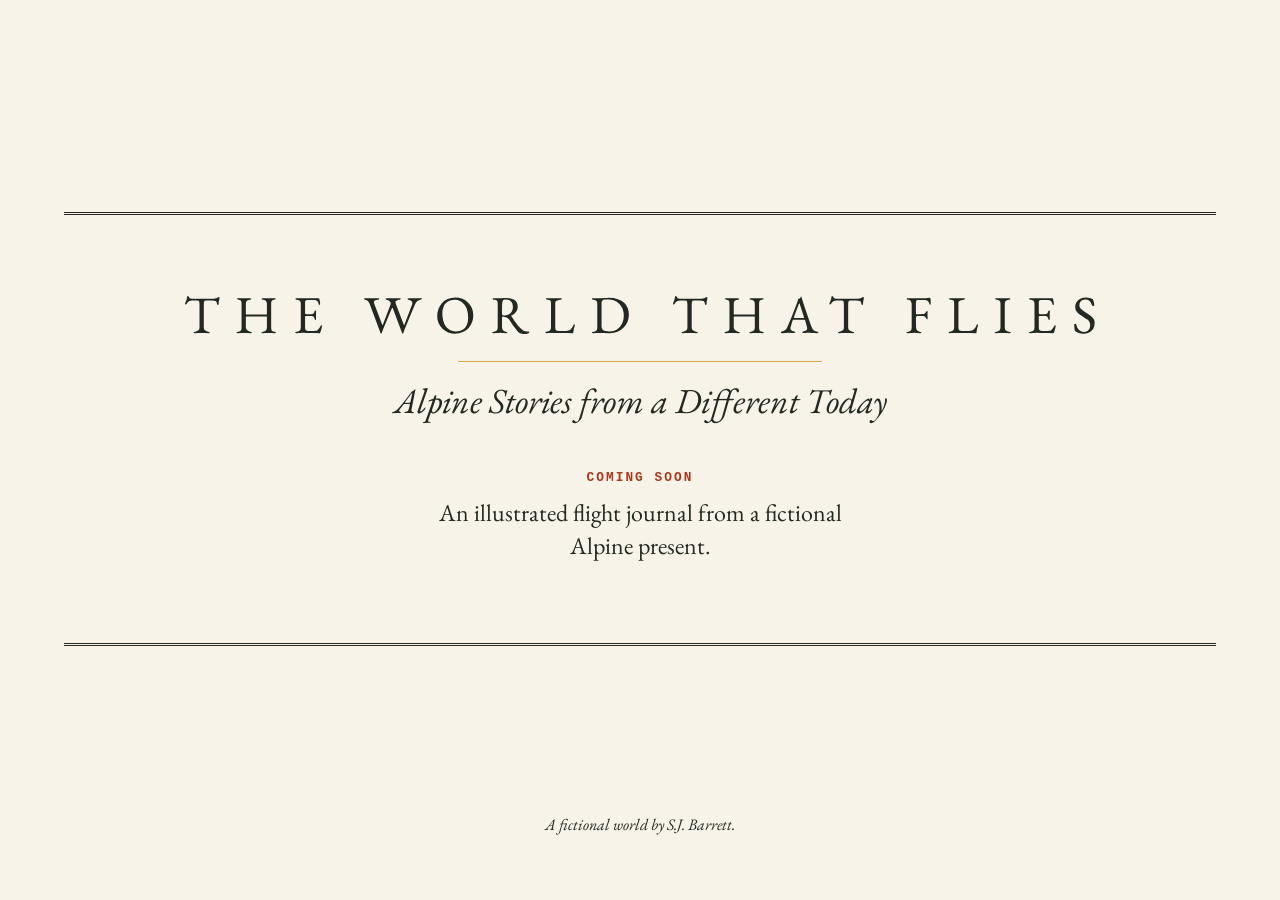
==== index.html @ aab24c6e "Add The World That Flies coming soon page" ====
<!doctype html>
<html lang="en">
<head>
  <meta charset="utf-8">
  <meta name="viewport" content="width=device-width, initial-scale=1">
  <meta name="description" content="An illustrated flight journal from a fictional Alpine present. Coming soon.">
  <meta name="theme-color" content="#f7f3e9">
  <title>The World That Flies · Alpine Stories from a Different Today</title>
  <link rel="canonical" href="https://theworldthatflies.com/">
  <link rel="icon" href="favicon.svg" type="image/svg+xml">
  <link rel="stylesheet" href="style.css">
</head>
<body>
  <main>
    <header>
      <h1><img src="assets/wordmark.svg" width="927" height="41" alt="The World That Flies"></h1>
      <p class="subtitle">Alpine Stories from a Different Today</p>
    </header>
    <p class="status">Coming soon</p>
    <p class="description">An illustrated flight journal from a fictional Alpine present.</p>
  </main>
  <footer>A fictional world by S.J. Barrett.</footer>
</body>
</html>
---- style.css ----
@font-face {
  font-family: "EB Garamond";
  src: url("assets/eb-garamond.woff2") format("woff2");
  font-weight: 400;
  font-display: swap;
}

@font-face {
  font-family: "EB Garamond";
  src: url("assets/eb-garamond-italic.woff2") format("woff2");
  font-style: italic;
  font-weight: 400;
  font-display: swap;
}

:root {
  color: #232922;
  background: #f7f3e9;
  font: 100%/1.4 "EB Garamond", Georgia, serif;
}

body {
  box-sizing: border-box;
  display: grid;
  grid-template-rows: 1fr auto;
  min-height: 100vh;
  min-height: 100svh;
  max-width: 84rem;
  margin: auto;
  padding: clamp(1.25rem, 5vw, 4rem);
  text-align: center;
}

main {
  align-self: center;
  padding: clamp(2.5rem, 7vw, 5rem) 0;
  border-block: 3px double #232922;
}

header {
  width: min(100%, 57rem);
  margin: auto;
}

h1, p {
  margin: 0;
}

h1 img {
  display: block;
  width: 100%;
  height: auto;
}

.subtitle::before {
  display: block;
  width: 40%;
  height: 1px;
  margin: 0 auto clamp(0.65rem, 1.6vw, 1.25rem);
  background: #dea848;
  content: "";
}

.subtitle {
  margin-top: clamp(0.8rem, 2.1vw, 1.6rem);
  font-size: clamp(1.15rem, 3vw, 2.2rem);
  font-style: italic;
  line-height: 1.1;
}

.status {
  margin-top: clamp(1.75rem, 4vw, 3rem);
  color: #ab371c;
  font: bold 0.8rem/1.5 "Courier New", monospace;
  letter-spacing: 0.16em;
  text-transform: uppercase;
}

.description {
  max-width: 35ch;
  margin: 0.5rem auto 0;
  font-size: clamp(1.15rem, 2vw, 1.5rem);
}

footer {
  padding-top: 1.25rem;
  font-size: 1rem;
  font-style: italic;
}
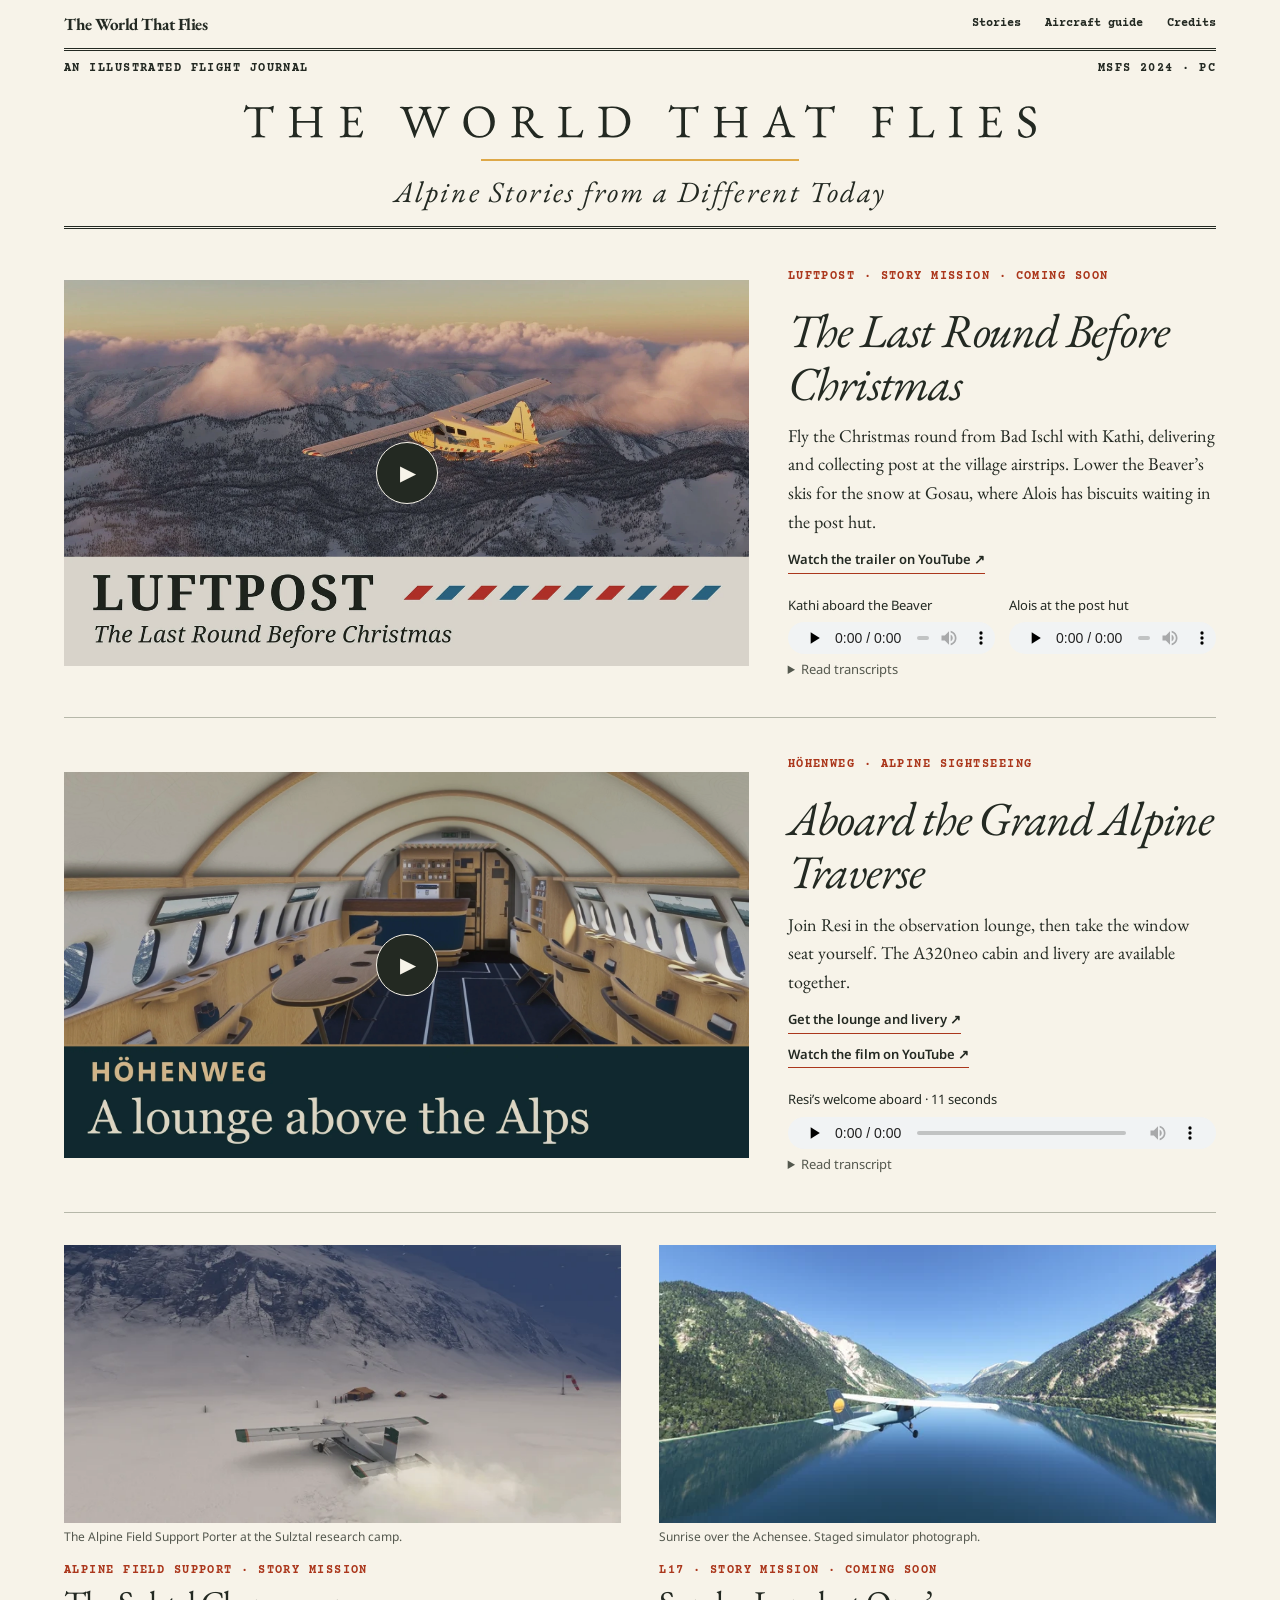
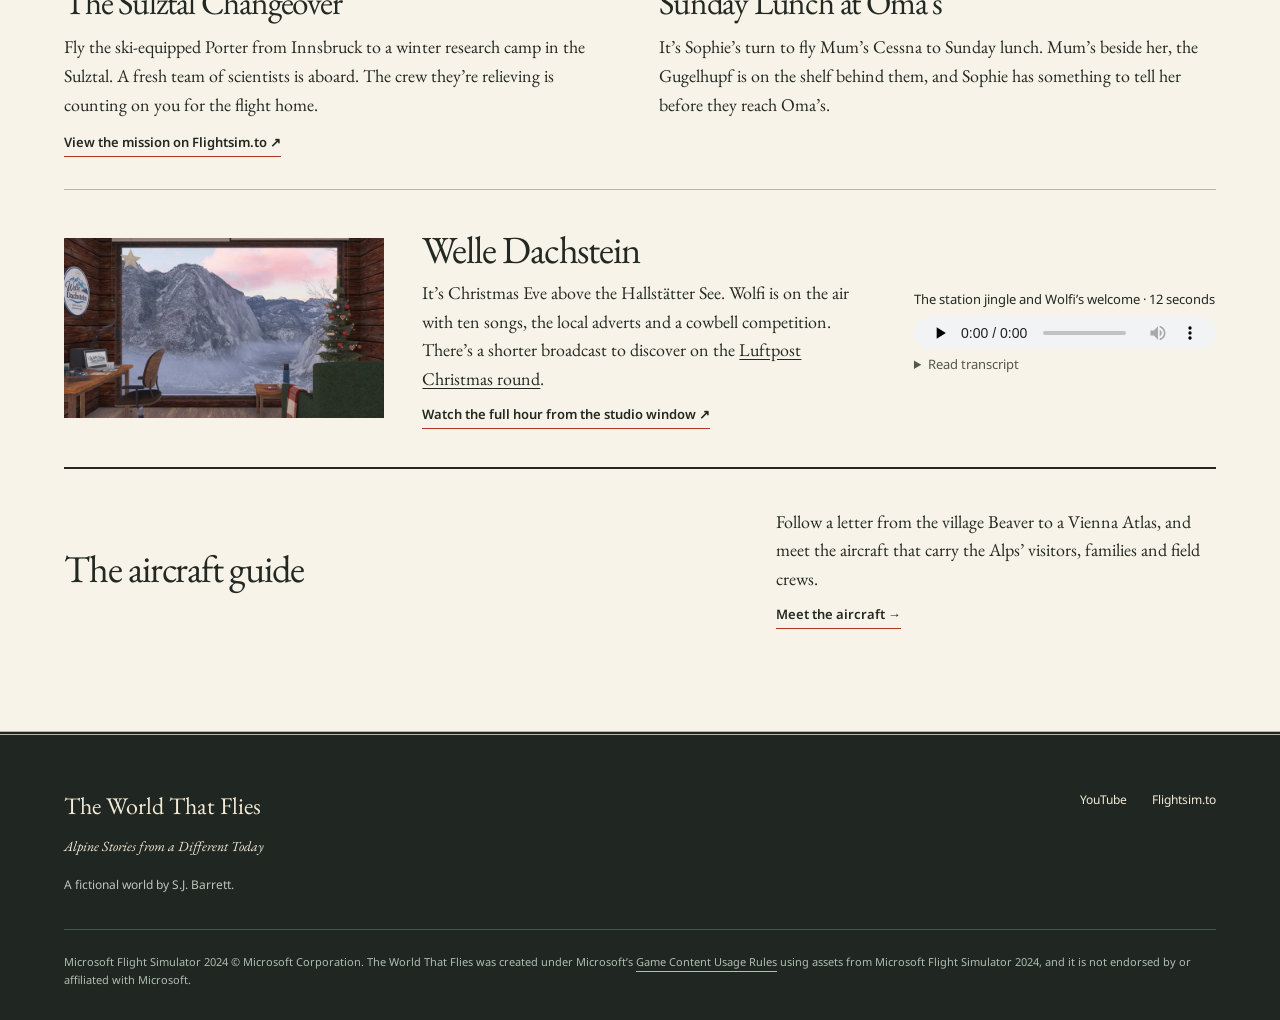
==== commit 02159269: "Publish the first edition of The World That Flies" ====
--- a/index.html
+++ b/index.html
@@ -1,24 +1,81 @@
 <!doctype html>
-<html lang="en">
-<head>
-  <meta charset="utf-8">
-  <meta name="viewport" content="width=device-width, initial-scale=1">
-  <meta name="description" content="An illustrated flight journal from a fictional Alpine present. Coming soon.">
-  <meta name="theme-color" content="#f7f3e9">
-  <title>The World That Flies · Alpine Stories from a Different Today</title>
-  <link rel="canonical" href="https://theworldthatflies.com/">
-  <link rel="icon" href="favicon.svg" type="image/svg+xml">
-  <link rel="stylesheet" href="style.css">
-</head>
-<body>
-  <main>
-    <header>
-      <h1><img src="assets/wordmark.svg" width="927" height="41" alt="The World That Flies"></h1>
-      <p class="subtitle">Alpine Stories from a Different Today</p>
-    </header>
-    <p class="status">Coming soon</p>
-    <p class="description">An illustrated flight journal from a fictional Alpine present.</p>
-  </main>
-  <footer>A fictional world by S.J. Barrett.</footer>
-</body>
-</html>
+<html lang="en"><head>
+  <meta charset="utf-8"><meta name="viewport" content="width=device-width, initial-scale=1">
+  <meta name="description" content="Alpine stories for Microsoft Flight Simulator 2024. Preview the upcoming Luftpost story mission, explore the HÖHENWEG sightseeing lounge and meet the aircraft."><link rel="canonical" href="https://theworldthatflies.com/">
+  <meta property="og:type" content="website">
+  <meta property="og:site_name" content="The World That Flies">
+  <meta property="og:title" content="Alpine Stories from a Different Today · The World That Flies">
+  <meta property="og:description" content="Alpine stories for Microsoft Flight Simulator 2024. Preview the upcoming Luftpost story mission, explore the HÖHENWEG sightseeing lounge and meet the aircraft.">
+  <meta property="og:url" content="https://theworldthatflies.com/">
+  <meta property="og:image" content="https://theworldthatflies.com/assets/first-edition-share.jpg">
+  <meta property="og:image:alt" content="The Luftpost Beaver over snowy Alpine ridges at sunset">
+  <meta name="twitter:card" content="summary_large_image">
+  <title>Alpine Stories from a Different Today · The World That Flies</title>
+  <link rel="icon" href="/favicon-plane.png" sizes="64x64" type="image/png">
+  <link rel="stylesheet" href="/style.css"><link rel="stylesheet" href="/journal.css"><link rel="stylesheet" href="./edition.css">
+  <script defer src="/script.js"></script></head><body>
+  <a class="skip" href="#main">Skip to content</a>
+  <header class="site-header"><a class="brand" href="./">The World That Flies</a><nav aria-label="Main navigation"><a href="./#stories">Stories</a><a href="./aircraft/">Aircraft guide</a><a href="./#credits">Credits</a></nav></header>
+<main id="main"><div class="journal-mast" id="world">
+  <div class="imprint"><span>An illustrated flight journal</span><span>MSFS 2024 · PC</span></div>
+  <h1><img src="/assets/journal-wordmark.svg" width="927" height="41" alt="The World That Flies"></h1>
+  <p>Alpine Stories from a Different Today</p>
+</div>
+<div class="edition" id="stories">
+  <article class="feature-film" id="films"><div class="video" data-video="kfa1qnIf0CE" data-title="Luftpost trailer"><button class="play" type="button" aria-label="Play the Luftpost trailer"><img class="" src="/assets/luftpost-trailer.webp" alt="The postal Beaver flying over snowy ridges at sunset" loading="lazy" decoding="async"><span class="play-symbol" aria-hidden="true">▶</span></button></div>
+    <div><p class="eyebrow">Luftpost · Story mission · Coming soon</p><h2 id="luftpost">The Last Round Before Christmas</h2>
+    <p>Fly the Christmas round from Bad Ischl with Kathi, delivering and collecting post at the village airstrips. Lower the Beaver’s skis for the snow at Gosau, where Alois has biscuits waiting in the post hut.</p>
+    <a class="text-link" href="https://www.youtube.com/watch?v=kfa1qnIf0CE">Watch the trailer on YouTube ↗</a>
+    <div class="cast-clips" id="luftpost-voices">
+      <div><span id="voice-kathi">Kathi aboard the Beaver</span>
+        <audio controls preload="none" aria-labelledby="voice-kathi" src="/assets/audio/luftpost-kathi.wav"><a href="/assets/audio/luftpost-kathi.wav">Listen to Kathi</a></audio></div>
+      <div><span id="voice-alois">Alois at the post hut</span>
+        <audio controls preload="none" aria-labelledby="voice-alois" src="/assets/audio/luftpost-alois.wav"><a href="/assets/audio/luftpost-alois.wav">Listen to Alois</a></audio></div>
+    </div>
+    <details class="cast-transcripts"><summary>Read transcripts</summary>
+      <p><strong>Kathi</strong> “That basket’s mine. It goes out empty every Christmas Eve. It never comes home that way.”</p>
+      <p><strong>Alois</strong> “There’s a plate of biscuits on the table. Help yourselves. My wife baked enough for the whole valley.”</p>
+    </details></div></article>
+  <article class="feature-film"><div class="video" data-video="wxGHtUN8f_w" data-title="HÖHENWEG"><button class="play" type="button" aria-label="Play HÖHENWEG"><img class="" src="/assets/film-hohenweg.webp" alt="HÖHENWEG" loading="lazy" decoding="async"><span class="play-symbol" aria-hidden="true">▶</span></button></div>
+    <div><p class="eyebrow">HÖHENWEG · Alpine sightseeing</p><h2>Aboard the Grand Alpine Traverse</h2>
+    <p>Join Resi in the observation lounge, then take the window seat yourself. The A320neo cabin and livery are available together.</p>
+    <a class="text-link" href="https://flightsim.to/addon/119458/hohenweg-bergrundfluge-livery-with-alpine-flightseeing-lounge-for-the-a320">Get the lounge and livery ↗</a>
+    <a class="text-link" href="https://www.youtube.com/watch?v=wxGHtUN8f_w">Watch the film on YouTube ↗</a>
+    <div class="cast-clips" id="welcome-aboard">
+      <div><span id="resi-welcome">Resi’s welcome aboard · 11 seconds</span>
+        <audio controls preload="none" aria-labelledby="resi-welcome" src="/assets/audio/hohenweg-welcome.wav"><a href="/assets/audio/hohenweg-welcome.wav">Listen to Resi’s welcome</a></audio></div>
+    </div>
+    <details class="cast-transcripts"><summary>Read transcript</summary>
+      <p><em>Instrumental music plays.</em> “Whether you’re joining us in Vienna, Innsbruck, Verona, Sion or Nice, welcome aboard HÖHENWEG’s Grand Alpine Traverse.”</p>
+    </details></div></article>
+  <div class="endnotes">
+    <article id="sulztal"><figure><a href="/assets/photographs/sulztal-afs-camp.webp"><img src="/assets/photographs/sulztal-afs-camp-small.webp" width="800" height="400" loading="lazy" alt="Snow billows behind the green-and-white AFS Porter, with the camp tents and windsock ahead."></a><figcaption>The Alpine Field Support Porter at the Sulztal research camp.</figcaption></figure>
+      <p class="eyebrow">Alpine Field Support · Story mission</p><h2>The Sulztal Changeover</h2>
+      <p>Fly the ski-equipped Porter from Innsbruck to a winter research camp in the Sulztal. A fresh team of scientists is aboard. The crew they’re relieving is counting on you for the flight home.</p>
+      <a class="text-link" href="https://flightsim.to/addon/116086/alpine-stories-the-sulztal-changeover">View the mission on Flightsim.to ↗</a>
+    </article>
+    <article id="l17"><figure><a href="/assets/photographs/achensee.webp"><img src="/assets/photographs/achensee-small.webp" width="1400" height="700" loading="lazy" alt="Sunrise, a Cessna 152, flying along the Achensee"></a><figcaption>Sunrise over the Achensee. Staged simulator photograph.</figcaption></figure>
+      <p class="eyebrow">L17 · Story mission · Coming soon</p><h2>Sunday Lunch at Oma’s</h2>
+      <p>It’s Sophie’s turn to fly Mum’s Cessna to Sunday lunch. Mum’s beside her, the Gugelhupf is on the shelf behind them, and Sophie has something to tell her before they reach Oma’s.</p>
+    </article>
+  </div>
+  <section class="radio-feature" id="welle-dachstein" aria-labelledby="station-title">
+    <img class="station-still" src="/assets/welle-studio-window.webp" width="800" height="450" loading="lazy" decoding="async" alt="Inside the Welle Dachstein hut, the radio desk and Christmas tree frame a pink dawn over the snowy valley.">
+    <div><h2 id="station-title">Welle Dachstein</h2>
+      <p>It’s Christmas Eve above the Hallstätter See. Wolfi is on the air with ten songs, the local adverts and a cowbell competition. There’s a shorter broadcast to discover on the <a href="#luftpost">Luftpost Christmas round</a>.</p>
+      <a class="text-link" href="https://www.youtube.com/watch?v=8CPHGSbezYY">Watch the full hour from the studio window ↗</a>
+    </div>
+    <div><div class="cast-clips"><div><span id="station-welcome">The station jingle and Wolfi’s welcome · 12 seconds</span>
+      <audio controls preload="none" aria-labelledby="station-welcome" src="/assets/audio/welle-sign-on.mp3"><a href="/assets/audio/welle-sign-on.mp3">Listen to the sign-on</a></audio></div></div>
+      <details class="cast-transcripts"><summary>Read transcript</summary>
+        <p><em>Sung jingle:</em> “Welle Dachstein.”</p>
+        <p><strong>Wolfi</strong> “Welle Dachstein. Good to have you. Put the kettle on and leave the shovel where it is. We’ll take it from here.”</p>
+      </details>
+    </div>
+  </section>
+  <section class="aircraft-guide" id="aircraft-guide" aria-labelledby="guide-title"><h2 id="guide-title">The aircraft guide</h2>
+    <div><p>Follow a letter from the village Beaver to a Vienna Atlas, and meet the aircraft that carry the Alps’ visitors, families and field crews.</p><a class="text-link" href="./aircraft/">Meet the aircraft →</a></div>
+  </section>
+</div></main><footer id="credits"><div><p class="footer-brand">The World That Flies</p><p>Alpine Stories from a Different Today</p><p class="fine">A fictional world by S.J. Barrett.</p></div>
+<div class="footer-links"><a href="https://www.youtube.com/@the_world_that_flies">YouTube</a><a href="https://flightsim.to/profile/the-world-that-flies">Flightsim.to</a></div>
+<p class="footer-note">Microsoft Flight Simulator 2024 © Microsoft Corporation. The World That Flies was created under Microsoft’s <a href="https://www.xbox.com/en-US/developers/rules">Game Content Usage Rules</a> using assets from Microsoft Flight Simulator 2024, and it is not endorsed by or affiliated with Microsoft.</p></footer></body></html>
--- a/style.css
+++ b/style.css
@@ -1,89 +1,15 @@
-@font-face {
-  font-family: "EB Garamond";
-  src: url("assets/eb-garamond.woff2") format("woff2");
-  font-weight: 400;
-  font-display: swap;
-}
+:root{--ink:#18322f;--muted:#54625b;--paper:#f2efe5;--cream:#f3ead7;--dark:#142d2b;--gold:#bc9855;--line:#c9ccbd;--serif:Georgia,'Times New Roman',serif;--sans:Arial,Helvetica,sans-serif}*{box-sizing:border-box}html{scroll-behavior:smooth;scroll-padding-top:105px}body{margin:0;color:var(--ink);background:var(--paper);font:16px/1.7 var(--sans)}img{display:block;max-width:100%;height:auto}a{color:inherit;text-underline-offset:5px}button{font:inherit}a,button{-webkit-tap-highlight-color:transparent}a:focus-visible,button:focus-visible{outline:3px solid #c78a25;outline-offset:6px}h1,h2,h3,p,figure{margin:0}h1,h2,h3{font-family:var(--serif);font-weight:400;line-height:1.12}h1{font-size:clamp(46px,5vw,76px);letter-spacing:-2px}h2{font-size:clamp(36px,3.7vw,55px);letter-spacing:-1.2px}h3{font-size:30px}h1 em,h2 em{font-weight:400;color:#7e6744}p+p{margin-top:1em}p{max-width:66ch}a{transition:color .15s}a:hover{color:#967536}.site-header{display:flex;align-items:center;justify-content:space-between;gap:30px;padding:20px 4.5%;background:var(--paper);border-bottom:1px solid var(--line)}.brand{font-family:var(--serif);font-size:17px;letter-spacing:2px;text-decoration:none;line-height:1.35}.brand span{display:block;font-size:12px;font-style:italic;letter-spacing:.25px;margin-top:5px}.site-header nav{display:flex;gap:30px;align-items:center;flex-wrap:wrap;font-size:13px}.site-header nav a{text-decoration:none}.site-header nav a:hover,.site-header nav a[aria-current]{text-decoration:underline;text-decoration-color:var(--gold)}.skip{position:absolute;left:15px;top:-80px;background:white;padding:12px;z-index:20}.skip:focus{top:10px}.masthead{background:#000;color:var(--cream);padding:33px 24px 30px;text-align:center}.wordmark{width:min(660px,90%);aspect-ratio:1536/150;position:relative;overflow:hidden;margin:auto}.wordmark img{position:absolute;width:100%;max-width:none;top:-230%}.masthead p{margin:5px auto 0;font-family:var(--serif);font-style:italic;font-size:19px;letter-spacing:.5px}.hero{display:grid;grid-template-columns:.9fr 1.2fr;background:var(--dark);color:var(--cream);min-height:520px}.hero-copy{padding:64px 12% 64px 10%;align-self:center}.hero h1{font-size:clamp(43px,4.2vw,66px);margin:18px 0 28px}.hero h1 em{color:#dbc297}.hero p{font-size:16px;color:#d9dfd3}.hero .eyebrow{color:#d8be89}.hero-photo{position:relative;min-width:0;overflow:hidden}.hero-photo img{width:100%;height:100%;object-fit:cover;object-position:57% center}.hero-photo figcaption{position:absolute;bottom:0;left:0;right:0;padding:40px 28px 20px;background:linear-gradient(transparent,rgba(0,0,0,.65));color:#fff;font-size:12px;letter-spacing:.5px}.eyebrow{text-transform:uppercase;letter-spacing:2.1px;font:11px/1.65 var(--sans);font-weight:600;margin-bottom:18px}.actions{display:flex;gap:12px;flex-wrap:wrap;margin-top:30px}.button{display:inline-flex;gap:22px;justify-content:space-between;align-items:center;background:var(--ink);color:var(--cream);padding:13px 20px;text-decoration:none;font-size:13px;border:1px solid var(--ink);line-height:1.5}.button:hover{background:#2c4c45;color:white}.button.secondary{background:transparent;color:var(--ink);border-color:#819087}.hero .button{background:var(--cream);color:var(--ink);border-color:var(--cream)}.hero .button.secondary{background:transparent;color:var(--cream);border-color:#82938a}.section{padding:80px max(5%,calc((100vw - 1260px)/2));scroll-margin-top:24px}.intro{padding-top:90px;padding-bottom:90px}.intro-grid,.story-grid{display:grid;grid-template-columns:1fr 1fr;gap:9%}.lead{font-family:var(--serif);font-size:25px;line-height:1.5;margin-bottom:20px}.section-heading{display:flex;justify-content:space-between;align-items:end;gap:35px;margin-bottom:38px}.section-heading>p{font-size:14px;line-height:1.7;color:var(--muted)}.dark{background:var(--dark);color:var(--cream)}.dark .eyebrow{color:#cfb37c}.dark .section-heading>p{color:#c1cfc5}.film-grid{display:grid;grid-template-columns:1fr 1fr;gap:36px}.video{aspect-ratio:16/9;background:#000;overflow:hidden}.play{position:relative;width:100%;height:100%;display:block;border:0;padding:0;cursor:pointer;color:white;background:#000}.play img{width:100%;height:100%;object-fit:cover;opacity:.87;transition:opacity .2s,transform .3s}.play:hover img{opacity:1;transform:scale(1.015)}.play-symbol{position:absolute;top:50%;left:50%;transform:translate(-50%,-50%);width:62px;height:62px;display:grid;place-items:center;background:#f3ead7ed;color:#18322f;border-radius:50%;font-size:21px;padding-left:3px}.play-label{position:absolute;bottom:0;left:0;right:0;text-align:left;padding:26px 22px 12px;background:linear-gradient(transparent,#000a);font-size:12px;letter-spacing:1px}.video iframe{width:100%;height:100%;border:0}.film-copy{padding-top:24px}.film-copy h3{font-size:30px}.film-copy p{font-size:14px;color:#cad6cc;margin:10px 0 15px}.text-link{font-size:13px;font-weight:600;text-decoration:none;border-bottom:1px solid var(--gold);padding-bottom:3px}.dark .text-link{color:var(--cream)}.video-note{display:block;font-size:10px;color:#b5c0b8;margin-top:12px}.film-single{max-width:1000px;margin:auto}.works{display:grid;grid-template-columns:1fr 1fr;gap:38px}.work{text-decoration:none;display:block}.work:hover{color:var(--ink)}.work>img{aspect-ratio:16/9;object-fit:cover}.work>div{padding:24px 0 0}.work h3{margin:13px 0 8px}.work p{font-size:15px;margin-bottom:20px}.status{display:block;text-transform:uppercase;letter-spacing:1.3px;font-size:10px;font-weight:bold;color:#476254}.status.pending{color:#806138}.feature{display:grid;grid-template-columns:1.2fr 1fr;background:#e5e3d8}.feature-image img{width:100%;height:100%;object-fit:cover}.feature-copy{padding:65px 13% 65px 10%;border-top:5px solid transparent;border-image:repeating-linear-gradient(120deg,#a74c42 0 12px,#f3ead7 12px 24px,#345568 24px 36px,#f3ead7 36px 48px) 5}.feature-copy h2{font-size:64px}.subtitle{font:italic 25px/1.5 var(--serif);margin-top:13px;margin-bottom:26px}.feature-copy>p:not(.eyebrow):not(.subtitle){font-size:15px}.feature-copy .button{margin-top:26px}.atlas-invitation{display:grid;grid-template-columns:1fr 1fr;gap:70px;align-items:center}.atlas-invitation p:not(.eyebrow){margin:22px 0}.atlas-invitation img{width:100%;mix-blend-mode:multiply}.work-intro{padding-bottom:50px}.back{font-size:12px;text-decoration:none;display:inline-block;margin-bottom:32px}.work-intro .subtitle{margin-bottom:0}.wide-photo{height:min(55vw,620px);min-height:240px;overflow:hidden}.wide-photo img{width:100%;height:100%;object-fit:cover}.photo-note{font-size:11px;color:var(--muted);padding:12px 5%;max-width:none}.story-grid .lead{margin-top:0}.release-grid{display:grid;grid-template-columns:1fr 1fr;gap:40px;margin-top:35px}.release{padding:32px;border:1px solid var(--line)}.release h3{margin:15px 0 22px}.release p{font-size:15px}.release-note{border-left:2px solid var(--gold);padding:0 0 0 18px}.fine{font-size:12px!important;color:var(--muted);margin-top:22px}.release .button{margin:10px 0 8px}dl{margin:25px 0;font-size:14px}dt{font-size:10px;font-weight:bold;text-transform:uppercase;letter-spacing:1px;margin-top:15px}dd{margin:2px 0 0}.related{border-top:1px solid var(--line);padding-top:34px;padding-bottom:34px;display:flex;justify-content:space-between;gap:20px;flex-wrap:wrap}.related p{font-size:14px}.journey-details{display:grid;grid-template-columns:1fr 1fr;gap:8%}.journey-details ol{margin:0;padding:0;list-style:none;counter-reset:stops}.journey-details li{counter-increment:stops;position:relative;padding:0 0 26px 52px}.journey-details li:before{content:'0' counter(stops);position:absolute;left:0;color:#8c7245;font-family:var(--serif);font-size:24px}.journey-details li p{font-size:14px;margin-top:7px}.release-banner{background:#e4e6db;display:flex;align-items:center;justify-content:space-between;gap:50px}.release-banner h2{margin:20px 0}.release-banner>div{max-width:750px}.release-banner>.button{flex-shrink:0}.atlas-heading{max-width:1100px;padding-bottom:45px}.atlas-heading .lead{margin-top:30px}.atlas-heading>p:last-child{font-size:15px}.atlas-nav{display:flex;flex-wrap:wrap;gap:18px 30px;padding:22px 5%;border-block:1px solid var(--line);background:#e6e7dc}.atlas-nav a{font-size:12px;text-decoration:none}.atlas-nav span{font-family:var(--serif);color:#876a3a;margin-right:5px}.aircraft-entry{border-bottom:1px solid var(--line)}.entry-title{display:flex;gap:24px;align-items:center;margin-bottom:35px}.entry-number{font:italic 60px/1 var(--serif);color:#a99a78}.entry-title .eyebrow{margin-bottom:8px}.aircraft-model{font-family:var(--serif);font-size:21px;margin-top:10px}.entry-grid{display:grid;grid-template-columns:1.1fr 1fr;gap:7%}.entry-grid figure img{width:100%;aspect-ratio:1.55;object-fit:contain;background:#dce0db}.entry-grid figcaption{font-size:11px;color:var(--muted);margin-top:10px}.motto{font:italic 28px/1.4 var(--serif);margin-top:25px;color:#7e6744}.entry-prose h3{font-size:23px;margin:0 0 12px}.entry-prose p{font-size:15px;margin:0 0 25px}.entry-availability{border-top:1px solid var(--line);padding-top:24px}.entry-availability .status{margin-bottom:12px}.entry-availability p{font-size:12px}.about{max-width:1100px;margin:auto}.about .lead{margin-top:30px}.about h2{font-size:30px;margin:45px 0 20px}.about p{max-width:72ch}footer{padding:55px 5% 30px;background:#102724;color:var(--cream);display:grid;grid-template-columns:1fr auto;gap:24px}footer p{font-family:var(--serif);font-style:italic;font-size:14px}.footer-brand{font:24px var(--serif);text-decoration:none}footer .fine{font:12px var(--sans);color:#bac7bd;margin-top:18px}.footer-links{display:flex;gap:25px;flex-wrap:wrap;align-content:start;font-size:12px}.footer-links a{text-decoration:none}.footer-note{grid-column:1/-1;border-top:1px solid #42564d;padding-top:23px;margin-top:12px;font:11px/1.7 var(--sans);color:#aebeb2;max-width:none}
+.l17-feature{background:#ece6d7}.l17-feature .feature-copy{border-image:none;border-top:1px solid var(--line)}.l17-feature .feature-image{display:flex;align-items:center;background:#dce0db}.l17-feature .feature-image img{height:auto;object-fit:contain}.aircraft-portrait{height:min(45vw,460px);background:#dce0db}.aircraft-portrait img{object-fit:contain}.atlas-heading>p:last-child{margin-top:30px}
+@media(min-width:1700px){.hero-copy{padding-left:max(10%,calc((100vw - 1450px)/2))}.hero-photo{max-height:650px}}
+@media(max-width:1000px){.site-header{gap:20px;align-items:start}.site-header nav{gap:12px 18px;justify-content:flex-end}.hero{grid-template-columns:1fr 1fr}.hero-copy{padding:42px 9%}.hero h1{font-size:46px}.hero-photo img{object-position:62% center}.section{padding:60px 5%}.feature-copy{padding:40px 8%}.feature-copy h2{font-size:52px}.release-banner{align-items:start;flex-direction:column;gap:25px}.atlas-invitation{gap:30px}.entry-grid{gap:4%}}
+@media(max-width:680px){html{scroll-padding-top:20px}.site-header{display:block;padding:17px 6%}.brand{font-size:14px;letter-spacing:1.4px}.brand span{font-size:11px}.site-header nav{margin-top:18px;justify-content:flex-start;gap:13px 22px;font-size:12px}.masthead{padding:24px 12px}.wordmark{width:100%}.masthead p{font-size:15px;letter-spacing:0}.hero{display:flex;flex-direction:column}.hero-copy{padding:39px 6% 42px}.hero h1{font-size:49px;letter-spacing:-1.5px}.hero-photo{height:300px}.hero-photo img{object-position:center}.hero p{font-size:15px}.section{padding:50px 6%}.intro-grid,.story-grid,.film-grid,.works,.feature,.atlas-invitation,.release-grid,.journey-details,.entry-grid{grid-template-columns:1fr;gap:28px}.intro-grid>div{margin-top:7px}.section-heading{display:block}.section-heading>p{margin-top:18px}.film-grid{gap:40px}.feature-image{height:270px}.feature-copy{padding:40px 6%}.feature-copy h2{font-size:57px}.atlas-invitation{gap:28px}.atlas-invitation>a{order:-1}.work-intro h1{font-size:44px;letter-spacing:-1px}.wide-photo{height:300px}.subtitle{font-size:22px}.release{padding:25px}.entry-title{gap:15px}.entry-title h2{font-size:35px}.entry-number{font-size:46px}.entry-grid figure img{aspect-ratio:1.5}.entry-prose h3{margin-top:10px}.motto{font-size:25px}.atlas-heading h1{font-size:46px}.atlas-nav{padding:20px 6%;gap:12px 20px}.related{gap:12px}.release-banner .button{max-width:100%}footer{display:block;padding:40px 6% 25px}.footer-links{margin:30px 0;gap:20px}.footer-note{padding-top:22px}.lead{font-size:23px}h2{font-size:37px}.photo-note{padding:10px 6%}}
+@media(prefers-reduced-motion:reduce){html{scroll-behavior:auto}*{transition:none!important}}
 
-@font-face {
-  font-family: "EB Garamond";
-  src: url("assets/eb-garamond-italic.woff2") format("woff2");
-  font-style: italic;
-  font-weight: 400;
-  font-display: swap;
-}
+.cabin-section{background:#e8e5da}.cabin-section figure img,.entry-cabin figure img{width:100%;height:auto}.cabin-section figcaption,.entry-cabin figcaption,.aircraft-examples figcaption{font-size:12px;color:var(--muted);margin-top:10px}.cabin-details{display:grid;grid-template-columns:repeat(3,minmax(0,1fr));gap:26px;margin-top:35px}.cabin-details img{aspect-ratio:1.6;object-fit:contain;background:#142d2b}.cabin-reading{display:grid;grid-template-columns:1fr 1.3fr;gap:8%;align-items:center;margin:60px auto 0;max-width:1000px}.cabin-reading h3{margin-bottom:24px}.cabin-reading p{font-size:15px}.entry-cabin{margin-top:45px;border-top:1px solid var(--line);padding-top:30px}.entry-cabin-grid{display:grid;grid-template-columns:1fr 1fr;gap:28px}.entry-cabin-grid img{aspect-ratio:1.65;object-fit:contain;background:#142d2b}.aircraft-examples{display:grid;gap:30px;align-content:start}.aircraft-examples figure img{aspect-ratio:auto;background:transparent}.aircraft-examples a{display:block}.cabin-section a,.entry-cabin a{display:block}.cabin-section a:focus-visible,.entry-cabin a:focus-visible,.aircraft-examples a:focus-visible{outline:3px solid #c78a25;outline-offset:5px}
+@media(max-width:680px){.cabin-details,.cabin-reading,.entry-cabin-grid{grid-template-columns:1fr;gap:28px}.cabin-reading{margin-top:38px}.cabin-reading figure{max-width:420px}.entry-cabin{margin-top:30px}.cabin-details img,.entry-cabin-grid img{aspect-ratio:auto}.aircraft-examples figure img{aspect-ratio:auto}}
 
-:root {
-  color: #232922;
-  background: #f7f3e9;
-  font: 100%/1.4 "EB Garamond", Georgia, serif;
-}
+.feature-jump{display:inline-block;margin-top:24px}.feature-list{background:#e9e8de}.feature-groups{display:grid;grid-template-columns:1fr 1fr;gap:46px 8%}.feature-groups article{border-top:1px solid #bdc3b3;padding-top:25px}.feature-groups h3{font-size:29px}.feature-groups dl{margin:22px 0 0}.feature-groups dt{font-size:15px;text-transform:none;letter-spacing:0;margin-top:23px;line-height:1.4}.feature-groups dd{font-size:14px;line-height:1.8;margin-top:8px}.aircraft-features{margin:30px 0;padding:24px;background:#e5e6da;border-left:2px solid var(--gold)}.aircraft-features ul{padding-left:19px;font-size:14px;line-height:1.7;margin:15px 0 20px}.aircraft-features li+li{margin-top:10px}.story-quote{display:grid;grid-template-columns:1.55fr 1fr;gap:8%;align-items:center;background:var(--dark);color:var(--cream)}.story-quote blockquote{margin:0}.story-quote blockquote p{font:italic 30px/1.5 var(--serif)}.story-quote blockquote footer{display:block;background:none;padding:20px 0 0;font:12px var(--sans);color:#d7c49f}.story-quote .eyebrow{color:#d7c49f}.quote-audio>p:first-child{font-size:14px;margin-bottom:13px}.quote-audio audio{display:block;width:100%;max-width:400px}.quote-audio .fine{color:#c6d0c6}.story-quote .quote-audio{min-width:0}
+@media(max-width:680px){.feature-groups,.story-quote{grid-template-columns:1fr;gap:32px}.story-quote blockquote p{font-size:25px}.aircraft-features{padding:20px}}
 
-body {
-  box-sizing: border-box;
-  display: grid;
-  grid-template-rows: 1fr auto;
-  min-height: 100vh;
-  min-height: 100svh;
-  max-width: 84rem;
-  margin: auto;
-  padding: clamp(1.25rem, 5vw, 4rem);
-  text-align: center;
-}
-
-main {
-  align-self: center;
-  padding: clamp(2.5rem, 7vw, 5rem) 0;
-  border-block: 3px double #232922;
-}
-
-header {
-  width: min(100%, 57rem);
-  margin: auto;
-}
-
-h1, p {
-  margin: 0;
-}
-
-h1 img {
-  display: block;
-  width: 100%;
-  height: auto;
-}
-
-.subtitle::before {
-  display: block;
-  width: 40%;
-  height: 1px;
-  margin: 0 auto clamp(0.65rem, 1.6vw, 1.25rem);
-  background: #dea848;
-  content: "";
-}
-
-.subtitle {
-  margin-top: clamp(0.8rem, 2.1vw, 1.6rem);
-  font-size: clamp(1.15rem, 3vw, 2.2rem);
-  font-style: italic;
-  line-height: 1.1;
-}
-
-.status {
-  margin-top: clamp(1.75rem, 4vw, 3rem);
-  color: #ab371c;
-  font: bold 0.8rem/1.5 "Courier New", monospace;
-  letter-spacing: 0.16em;
-  text-transform: uppercase;
-}
-
-.description {
-  max-width: 35ch;
-  margin: 0.5rem auto 0;
-  font-size: clamp(1.15rem, 2vw, 1.5rem);
-}
-
-footer {
-  padding-top: 1.25rem;
-  font-size: 1rem;
-  font-style: italic;
-}
+.story-voices{background:var(--dark);color:var(--cream)}.story-voices .eyebrow,.story-voices .fine{color:#d7c49f}.story-voices .section-heading{margin-bottom:42px}.voices-grid{display:grid;grid-template-columns:repeat(auto-fit,minmax(260px,1fr));gap:38px}.voice-excerpt{display:flex;flex-direction:column;min-width:0;border-top:1px solid #65736a;padding-top:24px}.voice-excerpt h3{font:14px var(--sans);color:#d7c49f;margin:0 0 20px}.voice-excerpt blockquote{margin:0 0 28px}.voice-excerpt blockquote>p:not(.fine){font:italic 23px/1.5 var(--serif)}.voice-excerpt .quote-audio{margin-top:auto}.voice-excerpt .quote-audio .fine{font:12px/1.6 var(--sans);margin-top:12px}.voice-excerpt audio{width:100%}@media(max-width:680px){.voices-grid{grid-template-columns:1fr;gap:36px}.voice-excerpt blockquote>p:not(.fine){font-size:24px}}
+.story-voices .section-heading>p{color:#c6d0c6}
--- a/journal.css
+++ b/journal.css
@@ -0,0 +1,236 @@
+@font-face {
+  font-family: 'EB Garamond';
+  src: url('/assets/fonts/eb-garamond.woff2') format('woff2');
+  font-style: normal;
+  font-weight: 400 800;
+  font-display: swap;
+}
+
+@font-face {
+  font-family: 'EB Garamond';
+  src: url('/assets/fonts/eb-garamond-italic.woff2') format('woff2');
+  font-style: italic;
+  font-weight: 400 800;
+  font-display: swap;
+}
+
+@font-face {
+  font-family: 'Courier Prime';
+  src: url('/assets/fonts/courier-prime.woff2') format('woff2');
+  font-style: normal;
+  font-weight: 400;
+  font-display: swap;
+}
+
+@font-face {
+  font-family: 'Courier Prime';
+  src: url('/assets/fonts/courier-prime-bold.woff2') format('woff2');
+  font-style: normal;
+  font-weight: 700;
+  font-display: swap;
+}
+
+@font-face {
+  font-family: 'Noto Sans';
+  src: url('/assets/fonts/noto-sans.woff2') format('woff2');
+  font-style: normal;
+  font-weight: 400 700;
+  font-display: swap;
+}
+
+/* The journal uses paper, ink and a vermilion spot colour throughout. */
+:root {
+  --paper: #f7f3e9;
+  --ink: #232922;
+  --muted: #54584e;
+  --dark: #222922;
+  --gold: #b44524;
+  --line: #b6b7a9;
+  --accent: #ab371c;
+  --serif: 'EB Garamond', Georgia, serif;
+  --mono: 'Courier Prime', 'Courier New', monospace;
+  --sans: 'Noto Sans', Arial, sans-serif;
+  --edge: max(5vw, calc((100vw - 1400px) / 2));
+}
+html {scroll-padding-top: 16px}
+body {background:var(--paper); color:var(--ink); font:18px/1.6 var(--serif)}
+button, select, figcaption, .photo-note, .video-note, .fine, .status, .button,
+.play-label, .text-link, .footer-links, .release dl, .entry-availability, .skip {font-family:var(--sans)}
+.site-header {padding:13px var(--edge); border-bottom:1px solid var(--ink)}
+.site-header .brand {font: bold 17px var(--serif); letter-spacing:-.5px}
+.site-header nav {gap:24px}
+.site-header nav a, .back, .chapter-nav a, .imprint, .route,
+.contents small, .flight-titles small, .eyebrow, .fleet-invite small {
+  font: bold 12px/1.5 var(--mono);
+}
+.site-header:has(+main .journal-mast) {border:0}
+.journal-mast, .cover-spread {margin-inline:var(--edge)}
+.journal-mast {border-block:3px double var(--ink); text-align:center; padding:9px 0 11px}
+.imprint {display:flex; justify-content:space-between; text-transform:uppercase; letter-spacing:.12em}
+.journal-mast h1 {width:min(69%, 950px); margin:clamp(16px,2vw,30px) auto 0}
+.journal-mast h1 img {display:block; width:100%; height:auto}
+.journal-mast h1::after {content:""; display:block; width:40%; height:clamp(1px,.15vw,2px); margin:clamp(12px,1.6vw,23px) auto 0; background:#dea848}
+.journal-mast p {font:italic clamp(18px,2.3vw,34px)/1.2 var(--serif); letter-spacing:.07em; margin:clamp(8px,1vw,14px) auto 6px}
+.cover-spread {display:grid; grid-template-columns:minmax(0,2.35fr) minmax(230px,.85fr); gap:clamp(24px,3vw,50px); padding:28px 0 50px}
+.cover-story[hidden] {display:none}
+.cover-picture {display:block; aspect-ratio:1.68; position:relative; background:#373e3b; overflow:hidden}
+.cover-picture img {width:100%; height:100%; object-fit:cover}
+.cover-picture:after {content:""; position:absolute; inset:0; background:linear-gradient(180deg,#111c20c9,transparent 58%); pointer-events:none}
+.cover-lettering {position:absolute; left:5%; top:7%; right:4%; z-index:1; color:#fff7e4}
+.cover-lettering>span {text-transform:uppercase; color:#ffedbf; font:bold 12px var(--mono); letter-spacing:.19em}
+.cover-lettering h2 {font:italic clamp(38px,5.5vw,88px)/.96 var(--serif); letter-spacing:-.025em; margin:12px 0; max-width:12ch}
+.cover-open {position:absolute; right:16px; bottom:16px; z-index:1; display:grid; place-items:center; width:40px; height:40px; color:var(--ink); background:var(--paper); border-radius:50%; font-size:23px}
+.cover-story.l17 .cover-picture img {object-fit:contain; object-position:center 85%}
+.cover-caption {padding:15px 0 0; display:grid; grid-template-columns:minmax(120px,.8fr) 2fr; gap:6px 20px; align-items:start}
+.route {color:var(--accent); text-transform:uppercase; letter-spacing:.08em}
+.cover-caption p {font:19px/1.45 var(--serif)}
+.cover-caption a {grid-column:2}
+.cover-caption a,.editor-note a,.radio-spread a,.fleet-invite span {width:fit-content; font:bold 13px/2 var(--sans); text-decoration:underline; text-underline-offset:4px}
+.contents {padding-left:22px; border-left:1px solid var(--line)}
+.contents h2 {font:italic 32px/1.1 var(--serif); padding-bottom:14px; border-bottom:2px solid}
+.contents-item {width:100%; display:flex; justify-content:space-between; align-items:center; gap:8px; text-align:left; background:transparent; color:var(--ink); padding:14px 5px; border:0; border-bottom:1px solid var(--line); text-decoration:none; cursor:pointer}
+.contents-item strong,.contents-item small,.contents-item>span>span {display:block}
+.contents-item strong {font:clamp(20px,2.05vw,32px)/1.1 var(--serif); letter-spacing:-.04em}
+.contents-item small {color:var(--accent); font-size:10px; letter-spacing:.1em; text-transform:uppercase; margin-bottom:3px}
+.contents-item>span>span {font:12px/1.5 var(--sans); margin-top:5px}
+.contents-item[aria-pressed="true"] {color:var(--accent); border-bottom-color:var(--accent); box-shadow:inset 3px 0 var(--accent); padding-left:12px}
+.contents-item:hover {background:#eae4d6}
+.contents-arrow {font-size:22px}
+.editor-note {margin-top:20px}
+.editor-note p {font:italic 18px/1.4 var(--serif)}
+.editor-note a {display:block; margin-top:8px}
+.radio-spread {border-block:1px solid var(--ink); background:#e6dfcb; padding:36px var(--edge); display:grid; grid-template-columns:minmax(180px,.85fr) 1.6fr; gap:6%; align-items:center}
+.radio-spread h2,.fleet-invite h2 {font-size:clamp(34px,3.6vw,58px); letter-spacing:-.05em}
+.radio-spread p:not(.eyebrow) {font:18px/1.5 var(--serif); margin:12px 0}
+.radio-spread audio {display:block; width:min(100%,460px); margin-block:15px 5px}
+.dial {text-align:center; display:grid; justify-items:center; padding:28px; color:#f5ddaf; background:#30352d; border:7px double #b1a88b; box-shadow:inset 0 0 0 5px #30352d}
+.dial i {width:100%; height:36px; background:linear-gradient(90deg,transparent 57%,#ff7446 57% 58%,transparent 58%),repeating-linear-gradient(90deg,#dfcf9d 0 1px,transparent 1px 4%); border-block:1px solid #ab9e7a}
+.dial b {font:italic clamp(23px,3vw,46px) Georgia,serif; margin-top:12px}
+.dial span {font:12px var(--mono); text-transform:uppercase; letter-spacing:.22em}
+.section {padding-inline:var(--edge)}
+.dark,.story-voices {background:#242b26}
+.watch h2,.story-voices h2,.section-heading h2 {font-style:italic}
+.fleet-invite {padding:60px var(--edge)}
+.fleet-invite a {display:grid; grid-template-columns:1fr 1fr; gap:5%; align-items:center; text-decoration:none}
+.fleet-invite img {width:100%; border:8px solid white; transform:rotate(-2deg); box-shadow:0 5px 14px #2222}
+.fleet-invite h2 {margin:8px 0 18px}
+.flight-cover {--plate:#e7c5a8; background:var(--plate); padding:32px var(--edge); display:grid; grid-template-columns:.84fr 1.3fr; gap:4%; align-items:center; border-bottom:1px solid var(--ink)}
+.flight-cover.hohenweg {--plate:#c8ddd9}
+.flight-cover.sulztal {--plate:#cdd8de}
+.flight-cover.l17 {--plate:#f0dbaf}
+.flight-titles .back {margin:0 0 28px}
+.flight-titles .eyebrow {margin-bottom:10px}
+.flight-titles h1 {font-size:clamp(38px,5.7vw,93px); line-height:.95; letter-spacing:-.065em}
+.flight-titles .subtitle {font-size:clamp(22px,2.2vw,36px); line-height:1.15; margin:16px 0 23px}
+.flight-titles .route {color:var(--ink); padding:12px 0 6px; border-top:1px solid #343b3555}
+.flight-titles small {font-size:11px}
+.flight-cover .wide-photo {width:100%; height:auto; min-height:0; aspect-ratio:1.75; background:#d5d9d1; border:6px solid #fffdf6; box-shadow:0 4px 9px #2222; transform:rotate(1deg)}
+.chapter-nav,.atlas-nav {display:flex; flex-wrap:wrap; gap:10px 26px; padding:15px var(--edge); border-bottom:1px solid var(--line); background:var(--paper)}
+.chapter-nav a,.atlas-nav a {text-decoration:underline; text-decoration-color:var(--line)}
+.photo-note {padding:8px var(--edge)}
+.eyebrow {color:var(--accent); letter-spacing:.12em}
+.feature-list {background:#eae6da}
+.feature-groups article {border-top:2px solid var(--ink)}
+.feature-groups dt {font:600 18px/1.4 var(--serif)}
+.feature-groups dd {font:17px/1.55 var(--serif)}
+.voice-excerpt {border-top:2px solid #e3c99a}
+.voice-excerpt blockquote>p:not(.fine) {line-height:1.35}
+.atlas-heading {max-width:none; background:#dce3d9; border-bottom:3px double; padding-block:50px}
+.atlas-heading h1 {font-style:italic; font-size:clamp(44px,7vw,110px); letter-spacing:-.055em}
+.atlas-heading>p:last-child {font:20px/1.45 var(--serif); margin-top:16px}
+.atlas-nav {border-top:0}
+.entry-title {border-top:3px double var(--ink); padding-top:18px}
+.entry-number {font:16px var(--mono); border:1px solid; color:var(--accent); padding:10px}
+.aircraft-features {background:#ebe7da; border-left:3px solid var(--accent)}
+.entry-grid figure img {border:6px solid #fff; box-shadow:0 3px 8px #2221}
+.release-banner {background:#e1e5d6; border-top:3px double}
+.about {max-width:1050px; padding-inline:6%; margin:0 auto}
+.about h1 {font-style:italic}
+.button,.play-symbol {background:var(--ink); color:var(--paper)}
+.play-symbol {border:1px solid var(--paper)}
+.text-link {border-color:var(--accent)}
+body>footer {background:#202722; padding-inline:var(--edge); border-top:4px double #b9b7a9}
+@media(max-width:850px) {
+  .cover-spread {grid-template-columns:minmax(0,1.7fr) minmax(195px,.8fr); gap:20px}
+  .cover-picture {aspect-ratio:1.14}
+  .cover-caption {display:block}
+  .cover-caption a {display:block}
+  .cover-caption p {margin:8px 0}
+  .contents {padding-left:16px}
+}
+@media(max-width:680px) {
+  :root {--edge:5%}
+  .site-header {display:flex; align-items:center; flex-wrap:wrap; gap:8px; padding-block:12px}
+  .site-header nav {margin:0; gap:14px}
+  .site-header nav a {font-size:11px}
+  .imprint {font-size:9px}
+  .journal-mast {padding-block:8px 12px}
+  .journal-mast h1 {width:100%; margin-top:18px}
+  .cover-spread {display:flex; flex-direction:column; gap:25px; padding:16px 0 30px}
+  .cover-picture {aspect-ratio:1.35}
+  .cover-lettering h2 {font-size:47px}
+  .contents {padding:0; border:0}
+  .contents-item {padding-block:11px}
+  .contents-item strong {font-size:24px}
+  .editor-note {margin:16px 0}
+  .radio-spread,.fleet-invite a,.flight-cover {grid-template-columns:1fr; gap:20px}
+  .dial {padding:14px 25px}
+  .radio-spread {padding-block:26px}
+  .fleet-invite {padding-block:35px}
+  .flight-titles .back {margin-bottom:14px}
+  .flight-cover {padding-block:18px 24px}
+  .flight-titles h1 {font-size:clamp(37px,10vw,62px)}
+  .chapter-nav {gap:9px 18px}
+}
+/* A photographic key to the field guide. */
+.atlas-nav {display:grid; grid-template-columns:repeat(auto-fit,minmax(min(155px,100%),1fr)); gap:22px 14px; background:#dce3d9; padding-block:20px 30px}
+.atlas-nav a {display:grid; grid-template-rows:auto 1fr auto; align-content:start; color:var(--ink); text-decoration:none}
+.atlas-nav img {display:block; width:100%; aspect-ratio:1.75; object-fit:cover; border:4px solid #fffdf5}
+.atlas-nav strong {font:21px/1.1 var(--serif); margin:8px 0 5px}
+.atlas-nav small {font:bold 11px/1.3 var(--mono); color:var(--muted)}
+.atlas-nav a:hover strong,.atlas-nav a:focus-visible strong {text-decoration:underline; text-underline-offset:3px}
+@media(max-width:440px) {
+  .atlas-nav {grid-template-columns:1fr 1fr}
+  .atlas-nav strong {font-size:18px}
+}
+
+.film-excerpt {display:block; width:100%; height:auto; aspect-ratio:16 / 9; background:#222922}
+.entry-grid figure:has(.film-excerpt) figcaption,.panorama-excerpt figcaption {color:var(--muted); font:14px/1.5 var(--sans); margin-top:10px}
+.panorama-excerpt {margin:14px 0 0}
+
+figure a[aria-haspopup="dialog"] {cursor:zoom-in; display:block}
+.wide-photo > a {height:100%}
+html:has(.photo-viewer[open]) {overflow:hidden}
+.photo-viewer {box-sizing:border-box; inset:0; margin:auto; width:100%; height:100%; max-width:none; max-height:none; padding:clamp(12px,2.5vw,38px); border:0; background:transparent; color:white; cursor:zoom-out}
+.photo-viewer::backdrop {background:rgb(12 18 16 / .95)}
+.photo-viewer[open] {display:flex; flex-direction:column; gap:10px}
+.photo-viewer button {align-self:flex-end; padding:9px 14px; background:transparent; color:white; border:1px solid #aaa; font:14px var(--sans); cursor:pointer}
+.photo-viewer figure {flex:1; min-height:0; margin:0; display:grid; grid-template-rows:minmax(0,1fr) auto; gap:12px}
+.photo-viewer img {width:100%; height:100%; object-fit:contain}
+.photo-viewer figcaption {font:16px/1.4 var(--sans); text-align:center}
+
+.photographic-section {border-top:1px solid var(--line)}
+.photographic-section .section-heading {align-items:baseline}
+.photographic-section .section-heading p {max-width:38ch}
+.photographic-grid {display:grid; grid-template-columns:repeat(2,minmax(0,1fr)); gap:30px 22px}
+.photographic-grid figure {margin:0; min-width:0}
+.photographic-grid figure a {display:block; overflow:hidden}
+.photographic-grid img {display:block; width:100%; height:auto; aspect-ratio:16/9; object-fit:cover}
+.photographic-grid figcaption {margin-top:8px; font:16px/1.4 var(--sans)}
+.teasers-photos {background:#202722; color:var(--paper)}
+.teasers-photos .photographic-grid {grid-template-columns:repeat(3,minmax(0,1fr)); gap:12px}
+.teasers-photos img {aspect-ratio:3/2}
+@media(max-width:680px) {
+  .photographic-grid {grid-template-columns:1fr; gap:20px}
+  .teasers-photos .photographic-grid {grid-template-columns:1fr 1fr}
+  .teasers-photos figure:first-child {grid-column:1/-1}
+}
+
+/* Luftpost route book and aircraft plate */
+.postal-plate {margin:0; min-width:0}
+.postal-plate img {display:block; width:100%; height:auto; border:6px solid var(--paper)}
+.postal-plate figcaption {font:.9rem/1.4 var(--sans); margin-top:.65rem}
+.postal-intro {max-width:68ch; margin-bottom:2.5rem}
+.postal-rounds .postal-stops {font:1rem/1.55 var(--mono); margin-block:.65rem 1rem}
+.postal-rounds h4 {font:600 1.15rem/1.4 var(--serif); margin-top:1.2rem}
+.postal-rounds h4 + p {margin-block:.25rem .45rem}
--- a/edition.css
+++ b/edition.css
@@ -0,0 +1,45 @@
+.edition {margin-inline:var(--edge); padding-bottom:clamp(38px,5vw,80px)}
+.feature-film, .endnotes, .guide-grid {display:grid; gap:clamp(20px,3vw,50px)}
+.feature-film {
+  grid-template-columns:minmax(0,1.6fr) minmax(0,1fr);
+  align-items:center;
+  padding-block:clamp(24px,3vw,48px);
+  border-bottom:1px solid var(--line);
+}
+.feature-film h2, .guide-heading h1 {font-style:italic}
+.cast-clips {display:grid; grid-template-columns:repeat(auto-fit,minmax(min(100%,200px),1fr)); gap:8px 14px; margin-top:16px}
+.cast-clips span, .cast-transcripts summary {font:13px/1.4 var(--sans)}
+.cast-clips audio {display:block; width:100%; height:32px; margin-top:4px}
+.cast-transcripts {margin-top:6px}
+.cast-transcripts summary {width:fit-content; color:var(--muted); cursor:pointer}
+.feature-film p:not(.eyebrow), .endnotes p {margin-block:12px}
+.edition .text-link {display:table; margin-top:10px}
+.endnotes, .guide-grid {grid-template-columns:repeat(2,minmax(0,1fr))}
+.endnotes {padding-block:32px}
+.endnotes figure img {display:block; width:100%; height:auto; aspect-ratio:2/1; object-fit:cover}
+.endnotes figcaption {margin:6px 0 16px; font:12px/1.4 var(--sans); color:var(--muted)}
+.endnotes .eyebrow {margin:0 0 4px}
+.radio-feature, .aircraft-guide {display:grid; grid-template-columns:3fr 2fr; align-items:center; gap:clamp(18px,4vw,64px); padding-block:clamp(22px,3vw,40px)}
+.radio-feature {grid-template-columns:minmax(0,320px) minmax(0,1fr); gap:12px clamp(18px,3vw,48px); border-top:1px solid var(--line)}
+.station-still {display:block; width:100%; height:auto; grid-row:span 2}
+.radio-feature h2, .aircraft-guide h2 {font-size:clamp(30px,3vw,46px)}
+.radio-feature h2 {margin-bottom:8px}
+.radio-feature p a {text-decoration:underline; text-underline-offset:.15em}
+.radio-feature .cast-clips {margin-top:0}
+.aircraft-guide {border-top:2px solid var(--ink)}
+.endnotes h2, .guide-grid h2 {font-size:clamp(28px,2.6vw,40px)}
+.guide-heading {padding-block:clamp(24px,4vw,60px)}
+.guide-heading p {margin-top:12px}
+.guide-grid article {border-top:1px solid var(--ink); padding-top:14px}
+.guide-grid figure img {width:100%; aspect-ratio:16/9; object-fit:contain; background:#e8e7df}
+.guide-grid figcaption {margin-block:5px 16px; font:12px/1.4 var(--sans); color:var(--muted)}
+.guide-grid .eyebrow {margin-bottom:3px}
+.guide-grid h2 {margin-bottom:8px}
+@media(min-width:1100px) {
+  .radio-feature {grid-template-columns:minmax(0,320px) minmax(0,1.5fr) minmax(0,1fr)}
+  .station-still {grid-row:auto}
+}
+@media(max-width:700px) {
+  .feature-film, .endnotes, .guide-grid, .radio-feature, .aircraft-guide {grid-template-columns:1fr}
+  .station-still {grid-row:auto; max-width:400px}
+}
